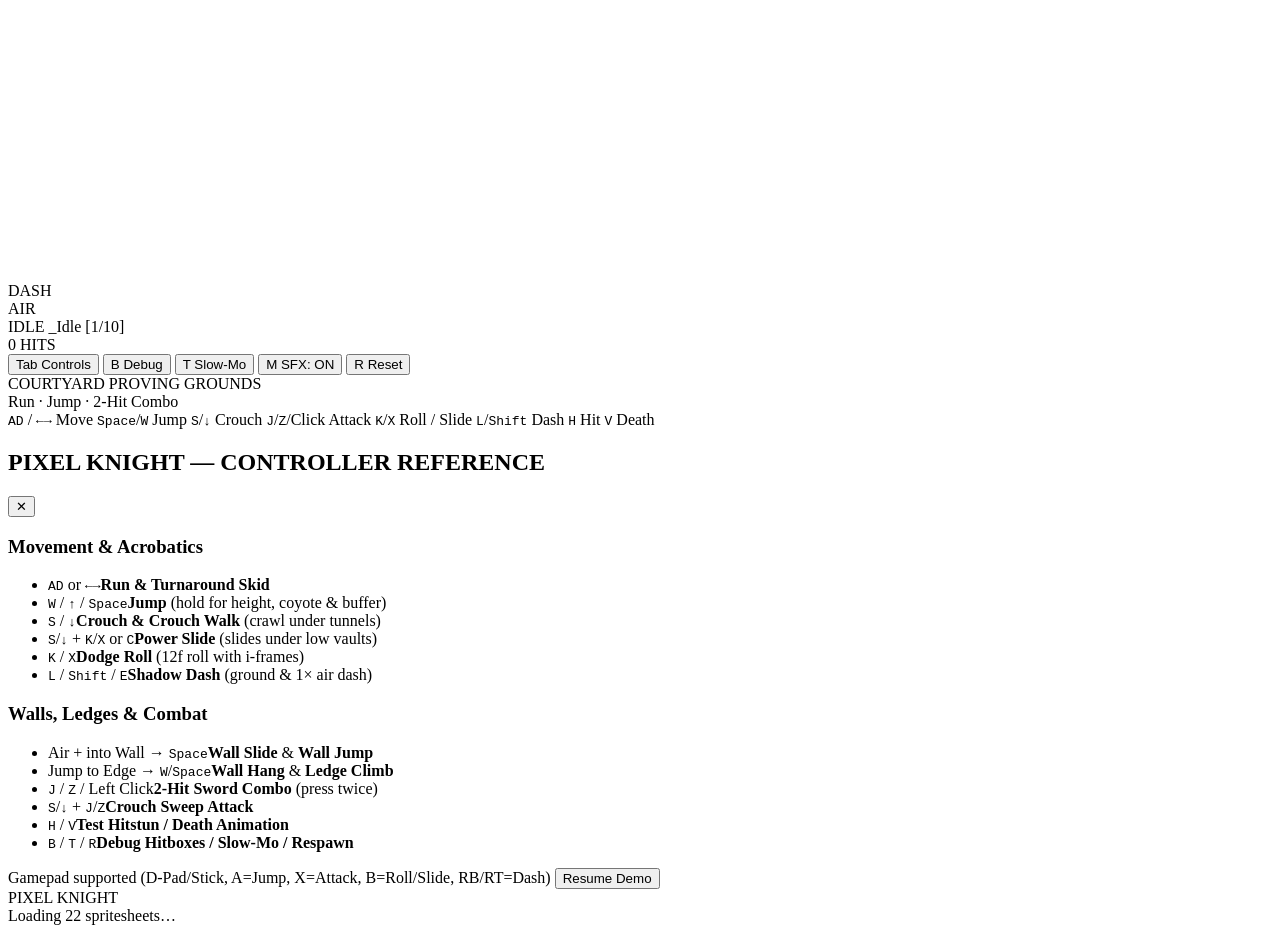
==== gemini/index.html @ 5147d29d "Publish Pixel Knight Cursor and Gemini playtest builds Static copies of both AI sidescrollers for pu" ====
<!DOCTYPE html>
<html lang="en">
<head>
  <base href="/pixel-knight-playtest/gemini/">
  <meta charset="UTF-8" />
  <meta name="viewport" content="width=device-width, initial-scale=1.0" />
  <title>Pixel Knight — Sidescrolling Character Controller Demo</title>
  <link rel="stylesheet" href="style.css" />
</head>
<body>
  <div id="app">
    <div id="stage-wrapper">
      <canvas id="game-canvas" width="480" height="270"></canvas>

      <!-- Top-Left Diegetic HUD -->
      <div id="hud-left">
        <div class="hud-card status-card">
          <div class="hp-row" id="hp-hearts" aria-label="Health"></div>
          <div class="meters-row">
            <div class="meter-group">
              <span class="meter-label">DASH</span>
              <div class="meter-track"><div class="meter-fill dash-fill" id="dash-bar"></div></div>
            </div>
            <div class="meter-group">
              <span class="meter-label">AIR</span>
              <div class="pip" id="air-dash-pip" title="Air Dash Ready"></div>
            </div>
          </div>
          <div class="state-row">
            <span class="state-badge" id="state-badge">IDLE</span>
            <span class="anim-badge" id="anim-badge">_Idle [1/10]</span>
          </div>
        </div>

        <div class="hud-card combo-card hidden" id="combo-card">
          <span class="combo-num" id="combo-num">0</span>
          <span class="combo-label">HITS</span>
        </div>
      </div>

      <!-- Top-Right Controls & Tool Bar -->
      <div id="hud-right">
        <button class="hud-btn" id="btn-controls" title="Toggle Controls (Tab)">
          <span class="key-hint">Tab</span> Controls
        </button>
        <button class="hud-btn" id="btn-debug" title="Toggle Hitboxes & Sensors (B)">
          <span class="key-hint">B</span> Debug
        </button>
        <button class="hud-btn" id="btn-slowmo" title="Toggle 0.3x Slow Motion (T)">
          <span class="key-hint">T</span> Slow-Mo
        </button>
        <button class="hud-btn" id="btn-sound" title="Toggle Audio (M)">
          <span class="key-hint">M</span> SFX: ON
        </button>
        <button class="hud-btn" id="btn-respawn" title="Respawn at Checkpoint (R)">
          <span class="key-hint">R</span> Reset
        </button>
      </div>

      <!-- Zone Banner -->
      <div id="zone-banner" class="hidden">
        <div class="zone-title" id="zone-title">COURTYARD PROVING GROUNDS</div>
        <div class="zone-sub" id="zone-sub">Run · Jump · 2-Hit Combo</div>
      </div>

      <!-- Bottom Action Bar (compact visual move guide) -->
      <div id="quick-bar">
        <span><kbd>A</kbd><kbd>D</kbd> / <kbd>←</kbd><kbd>→</kbd> Move</span>
        <span><kbd>Space</kbd>/<kbd>W</kbd> Jump</span>
        <span><kbd>S</kbd>/<kbd>↓</kbd> Crouch</span>
        <span><kbd>J</kbd>/<kbd>Z</kbd>/Click Attack</span>
        <span><kbd>K</kbd>/<kbd>X</kbd> Roll / Slide</span>
        <span><kbd>L</kbd>/<kbd>Shift</kbd> Dash</span>
        <span><kbd>H</kbd> Hit</span>
        <span><kbd>V</kbd> Death</span>
      </div>

      <!-- Full Controls & Animation Showcase Drawer -->
      <div id="controls-modal" class="hidden">
        <div class="modal-inner">
          <div class="modal-header">
            <h2>PIXEL KNIGHT — CONTROLLER REFERENCE</h2>
            <button id="btn-close-modal" aria-label="Close">✕</button>
          </div>
          <div class="modal-grid">
            <div class="modal-col">
              <h3>Movement &amp; Acrobatics</h3>
              <ul>
                <li><span class="keys"><kbd>A</kbd><kbd>D</kbd> or <kbd>←</kbd><kbd>→</kbd></span><span class="desc"><b>Run &amp; Turnaround Skid</b></span></li>
                <li><span class="keys"><kbd>W</kbd> / <kbd>↑</kbd> / <kbd>Space</kbd></span><span class="desc"><b>Jump</b> (hold for height, coyote &amp; buffer)</span></li>
                <li><span class="keys"><kbd>S</kbd> / <kbd>↓</kbd></span><span class="desc"><b>Crouch &amp; Crouch Walk</b> (crawl under tunnels)</span></li>
                <li><span class="keys"><kbd>S</kbd>/<kbd>↓</kbd> + <kbd>K</kbd>/<kbd>X</kbd> or <kbd>C</kbd></span><span class="desc"><b>Power Slide</b> (slides under low vaults)</span></li>
                <li><span class="keys"><kbd>K</kbd> / <kbd>X</kbd></span><span class="desc"><b>Dodge Roll</b> (12f roll with i-frames)</span></li>
                <li><span class="keys"><kbd>L</kbd> / <kbd>Shift</kbd> / <kbd>E</kbd></span><span class="desc"><b>Shadow Dash</b> (ground &amp; 1× air dash)</span></li>
              </ul>
            </div>
            <div class="modal-col">
              <h3>Walls, Ledges &amp; Combat</h3>
              <ul>
                <li><span class="keys">Air + into Wall → <kbd>Space</kbd></span><span class="desc"><b>Wall Slide</b> &amp; <b>Wall Jump</b></span></li>
                <li><span class="keys">Jump to Edge → <kbd>W</kbd>/<kbd>Space</kbd></span><span class="desc"><b>Wall Hang</b> &amp; <b>Ledge Climb</b></span></li>
                <li><span class="keys"><kbd>J</kbd> / <kbd>Z</kbd> / Left Click</span><span class="desc"><b>2-Hit Sword Combo</b> (press twice)</span></li>
                <li><span class="keys"><kbd>S</kbd>/<kbd>↓</kbd> + <kbd>J</kbd>/<kbd>Z</kbd></span><span class="desc"><b>Crouch Sweep Attack</b></span></li>
                <li><span class="keys"><kbd>H</kbd> / <kbd>V</kbd></span><span class="desc"><b>Test Hitstun / Death Animation</b></span></li>
                <li><span class="keys"><kbd>B</kbd> / <kbd>T</kbd> / <kbd>R</kbd></span><span class="desc"><b>Debug Hitboxes / Slow-Mo / Respawn</b></span></li>
              </ul>
            </div>
          </div>
          <div class="modal-footer">
            <span>Gamepad supported (D-Pad/Stick, A=Jump, X=Attack, B=Roll/Slide, RB/RT=Dash)</span>
            <button class="primary-btn" id="btn-resume">Resume Demo</button>
          </div>
        </div>
      </div>

      <!-- Loading Overlay -->
      <div id="loading-overlay">
        <div class="loader-box">
          <div class="loader-title">PIXEL KNIGHT</div>
          <div class="loader-sub" id="loading-text">Loading 22 spritesheets…</div>
          <div class="loader-bar"><div class="loader-fill" id="loading-fill"></div></div>
        </div>
      </div>
    </div>
  </div>

  <script type="module" src="js/main.js"></script>
</body>
</html>
---- gemini/style.css ----
*, *::before, *::after {
  box-sizing: border-box;
  margin: 0;
  padding: 0;
}

:root {
  --bg-dark: #090b10;
  --panel-bg: rgba(12, 15, 23, 0.78);
  --panel-border: rgba(164, 178, 212, 0.22);
  --text-main: #e8edf8;
  --text-dim: #9aa6c2;
  --accent-gold: #e6b85c;
  --accent-crimson: #e05463;
  --accent-cyan: #5ed4f0;
  --accent-green: #69db8a;
  --font-ui: "Segoe UI", system-ui, -apple-system, sans-serif;
  --font-mono: ui-monospace, "Cascadia Code", "Consolas", monospace;
}

html, body {
  width: 100%;
  height: 100%;
  overflow: hidden;
  background: radial-gradient(circle at 50% 35%, #161b29 0%, #090b10 75%);
  color: var(--text-main);
  font-family: var(--font-ui);
  user-select: none;
  -webkit-user-select: none;
}

#app {
  width: 100vw;
  height: 100vh;
  display: flex;
  align-items: center;
  justify-content: center;
  padding: 12px;
}

#stage-wrapper {
  position: relative;
  width: min(100%, calc((100vh - 24px) * 16 / 9));
  aspect-ratio: 16 / 9;
  background: #0d1018;
  border-radius: 10px;
  overflow: hidden;
  border: 1px solid rgba(180, 195, 230, 0.2);
  box-shadow:
    0 24px 70px rgba(0, 0, 0, 0.75),
    0 0 0 1px rgba(0, 0, 0, 0.8),
    inset 0 1px 0 rgba(255, 255, 255, 0.06);
}

#game-canvas {
  display: block;
  width: 100%;
  height: 100%;
  image-rendering: -moz-crisp-edges;
  image-rendering: -webkit-crisp-edges;
  image-rendering: pixelated;
  image-rendering: crisp-edges;
  cursor: crosshair;
}

/* HUD Containers */
#hud-left {
  position: absolute;
  top: 12px;
  left: 12px;
  display: flex;
  flex-direction: column;
  gap: 8px;
  pointer-events: none;
  z-index: 10;
}

#hud-right {
  position: absolute;
  top: 12px;
  right: 12px;
  display: flex;
  flex-wrap: wrap;
  gap: 6px;
  justify-content: flex-end;
  z-index: 15;
}

.hud-card {
  background: var(--panel-bg);
  border: 1px solid var(--panel-border);
  border-radius: 7px;
  padding: 8px 10px;
  backdrop-filter: blur(6px);
  box-shadow: 0 4px 16px rgba(0, 0, 0, 0.45);
}

.status-card {
  display: flex;
  flex-direction: column;
  gap: 6px;
  min-width: 192px;
}

.hp-row {
  display: flex;
  gap: 5px;
  align-items: center;
}

.heart {
  width: 16px;
  height: 15px;
  display: inline-block;
  transition: transform 0.15s ease, opacity 0.15s ease;
}

.heart.empty {
  opacity: 0.25;
  filter: grayscale(1);
}

.heart.pulse {
  transform: scale(1.25);
}

.meters-row {
  display: flex;
  align-items: center;
  gap: 10px;
}

.meter-group {
  display: flex;
  align-items: center;
  gap: 5px;
}

.meter-label {
  font-family: var(--font-mono);
  font-size: 10px;
  font-weight: 700;
  letter-spacing: 0.06em;
  color: var(--text-dim);
}

.meter-track {
  width: 72px;
  height: 6px;
  background: rgba(255, 255, 255, 0.1);
  border-radius: 3px;
  overflow: hidden;
  border: 1px solid rgba(255, 255, 255, 0.08);
}

.meter-fill {
  height: 100%;
  width: 100%;
  border-radius: 2px;
  transition: width 0.04s linear;
}

.dash-fill {
  background: linear-gradient(90deg, #3b9eff, var(--accent-cyan));
  box-shadow: 0 0 8px rgba(94, 212, 240, 0.55);
}

.pip {
  width: 9px;
  height: 9px;
  border-radius: 50%;
  background: var(--accent-cyan);
  box-shadow: 0 0 7px rgba(94, 212, 240, 0.8);
  transition: opacity 0.12s ease, transform 0.12s ease;
}

.pip.spent {
  opacity: 0.2;
  transform: scale(0.75);
  box-shadow: none;
}

.state-row {
  display: flex;
  align-items: center;
  justify-content: space-between;
  gap: 8px;
  padding-top: 3px;
  border-top: 1px solid rgba(255, 255, 255, 0.08);
}

.state-badge {
  font-family: var(--font-mono);
  font-size: 11px;
  font-weight: 700;
  letter-spacing: 0.05em;
  color: var(--accent-gold);
}

.anim-badge {
  font-family: var(--font-mono);
  font-size: 10px;
  color: var(--text-dim);
}

.combo-card {
  display: inline-flex;
  align-items: baseline;
  gap: 6px;
  align-self: flex-start;
  border-color: rgba(230, 184, 92, 0.45);
  background: rgba(28, 20, 12, 0.82);
  padding: 5px 10px;
}

.combo-num {
  font-family: var(--font-mono);
  font-size: 20px;
  font-weight: 800;
  color: var(--accent-gold);
  line-height: 1;
}

.combo-label {
  font-family: var(--font-mono);
  font-size: 10px;
  letter-spacing: 0.1em;
  color: #f3d79b;
}

/* HUD Buttons */
.hud-btn {
  display: inline-flex;
  align-items: center;
  gap: 5px;
  background: var(--panel-bg);
  color: var(--text-main);
  border: 1px solid var(--panel-border);
  border-radius: 6px;
  padding: 5px 9px;
  font-family: var(--font-ui);
  font-size: 11.5px;
  font-weight: 600;
  cursor: pointer;
  backdrop-filter: blur(6px);
  transition: background 0.15s, border-color 0.15s, transform 0.1s;
}

.hud-btn:hover {
  background: rgba(34, 42, 62, 0.9);
  border-color: rgba(200, 215, 250, 0.45);
}

.hud-btn:active {
  transform: translateY(1px);
}

.hud-btn.active {
  background: rgba(230, 184, 92, 0.22);
  border-color: var(--accent-gold);
  color: #fff3d2;
}

.key-hint {
  font-family: var(--font-mono);
  font-size: 10px;
  padding: 1px 4px;
  border-radius: 3px;
  background: rgba(255, 255, 255, 0.12);
  color: var(--accent-gold);
}

/* Zone Banner */
#zone-banner {
  position: absolute;
  top: 56px;
  left: 50%;
  transform: translateX(-50%);
  text-align: center;
  pointer-events: none;
  z-index: 12;
  padding: 6px 20px;
  background: linear-gradient(90deg, transparent, rgba(10, 13, 22, 0.82) 20%, rgba(10, 13, 22, 0.82) 80%, transparent);
  transition: opacity 0.4s ease, transform 0.4s ease;
}

#zone-banner.hidden {
  opacity: 0;
  transform: translate(-50%, -6px);
}

.zone-title {
  font-family: var(--font-mono);
  font-size: 13px;
  font-weight: 700;
  letter-spacing: 0.16em;
  color: var(--accent-gold);
  text-shadow: 0 2px 8px rgba(0, 0, 0, 0.9);
}

.zone-sub {
  font-size: 11px;
  color: var(--text-dim);
  letter-spacing: 0.05em;
  margin-top: 2px;
}

/* Bottom Quick Reference Bar */
#quick-bar {
  position: absolute;
  bottom: 8px;
  left: 50%;
  transform: translateX(-50%);
  display: flex;
  flex-wrap: wrap;
  justify-content: center;
  gap: 10px;
  padding: 5px 12px;
  border-radius: 6px;
  background: rgba(9, 11, 18, 0.74);
  border: 1px solid rgba(164, 178, 212, 0.16);
  backdrop-filter: blur(4px);
  font-size: 11px;
  color: #c5cfe4;
  pointer-events: none;
  z-index: 10;
  white-space: nowrap;
}

kbd {
  display: inline-block;
  font-family: var(--font-mono);
  font-size: 10px;
  font-weight: 700;
  padding: 1px 4px;
  margin: 0 1px;
  border-radius: 3px;
  background: rgba(255, 255, 255, 0.12);
  border: 1px solid rgba(255, 255, 255, 0.18);
  color: #f6e1b2;
}

/* Modal */
#controls-modal {
  position: absolute;
  inset: 0;
  background: rgba(6, 8, 14, 0.72);
  backdrop-filter: blur(5px);
  display: flex;
  align-items: center;
  justify-content: center;
  z-index: 30;
  padding: 20px;
}

.hidden {
  display: none !important;
}

.modal-inner {
  width: min(660px, 94%);
  max-height: calc(100% - 20px);
  overflow-y: auto;
  background: #121724;
  border: 1px solid rgba(230, 184, 92, 0.35);
  border-radius: 10px;
  padding: 14px 16px;
  box-shadow: 0 20px 60px rgba(0, 0, 0, 0.75);
}

.modal-header {
  display: flex;
  align-items: center;
  justify-content: space-between;
  padding-bottom: 8px;
  margin-bottom: 10px;
  border-bottom: 1px solid rgba(255, 255, 255, 0.1);
}

.modal-header h2 {
  font-family: var(--font-mono);
  font-size: 13px;
  letter-spacing: 0.12em;
  color: var(--accent-gold);
}

#btn-close-modal {
  background: transparent;
  border: none;
  color: var(--text-dim);
  font-size: 16px;
  cursor: pointer;
  padding: 2px 6px;
}

#btn-close-modal:hover {
  color: #fff;
}

.modal-grid {
  display: grid;
  grid-template-columns: 1fr 1fr;
  gap: 14px;
}

.modal-col h3 {
  font-size: 11px;
  text-transform: uppercase;
  letter-spacing: 0.08em;
  color: var(--accent-cyan);
  margin-bottom: 6px;
}

.modal-col ul {
  list-style: none;
  display: flex;
  flex-direction: column;
  gap: 5px;
  font-size: 11.5px;
}

.modal-col li {
  display: flex;
  flex-direction: column;
  align-items: flex-start;
  gap: 2px;
  padding: 5px 8px;
  border-radius: 5px;
  background: rgba(255, 255, 255, 0.035);
}

.modal-col li .keys {
  color: var(--text-dim);
  line-height: 1.4;
}

.modal-col li .desc {
  color: #c7d1e6;
  line-height: 1.3;
}

.modal-col li b {
  color: var(--text-main);
  font-weight: 600;
}

.modal-footer {
  margin-top: 10px;
  padding-top: 10px;
  border-top: 1px solid rgba(255, 255, 255, 0.1);
  display: flex;
  align-items: center;
  justify-content: space-between;
  gap: 12px;
  font-size: 11px;
  color: var(--text-dim);
}

.primary-btn {
  background: linear-gradient(180deg, #e9be63, #c89436);
  color: #141008;
  border: none;
  border-radius: 6px;
  padding: 7px 14px;
  font-weight: 700;
  font-size: 12px;
  cursor: pointer;
}

.primary-btn:hover {
  filter: brightness(1.08);
}

/* Loading Overlay */
#loading-overlay {
  position: absolute;
  inset: 0;
  background: #0c0f17;
  display: flex;
  align-items: center;
  justify-content: center;
  z-index: 50;
}

.loader-box {
  width: 260px;
  text-align: center;
}

.loader-title {
  font-family: var(--font-mono);
  font-size: 18px;
  font-weight: 800;
  letter-spacing: 0.2em;
  color: var(--accent-gold);
  margin-bottom: 6px;
}

.loader-sub {
  font-size: 12px;
  color: var(--text-dim);
  margin-bottom: 12px;
}

.loader-bar {
  width: 100%;
  height: 6px;
  background: rgba(255, 255, 255, 0.1);
  border-radius: 3px;
  overflow: hidden;
}

.loader-fill {
  height: 100%;
  width: 0%;
  background: var(--accent-gold);
  transition: width 0.1s ease;
}

@media (max-width: 820px) {
  #quick-bar {
    display: none;
  }
  .modal-grid {
    grid-template-columns: 1fr;
  }
}
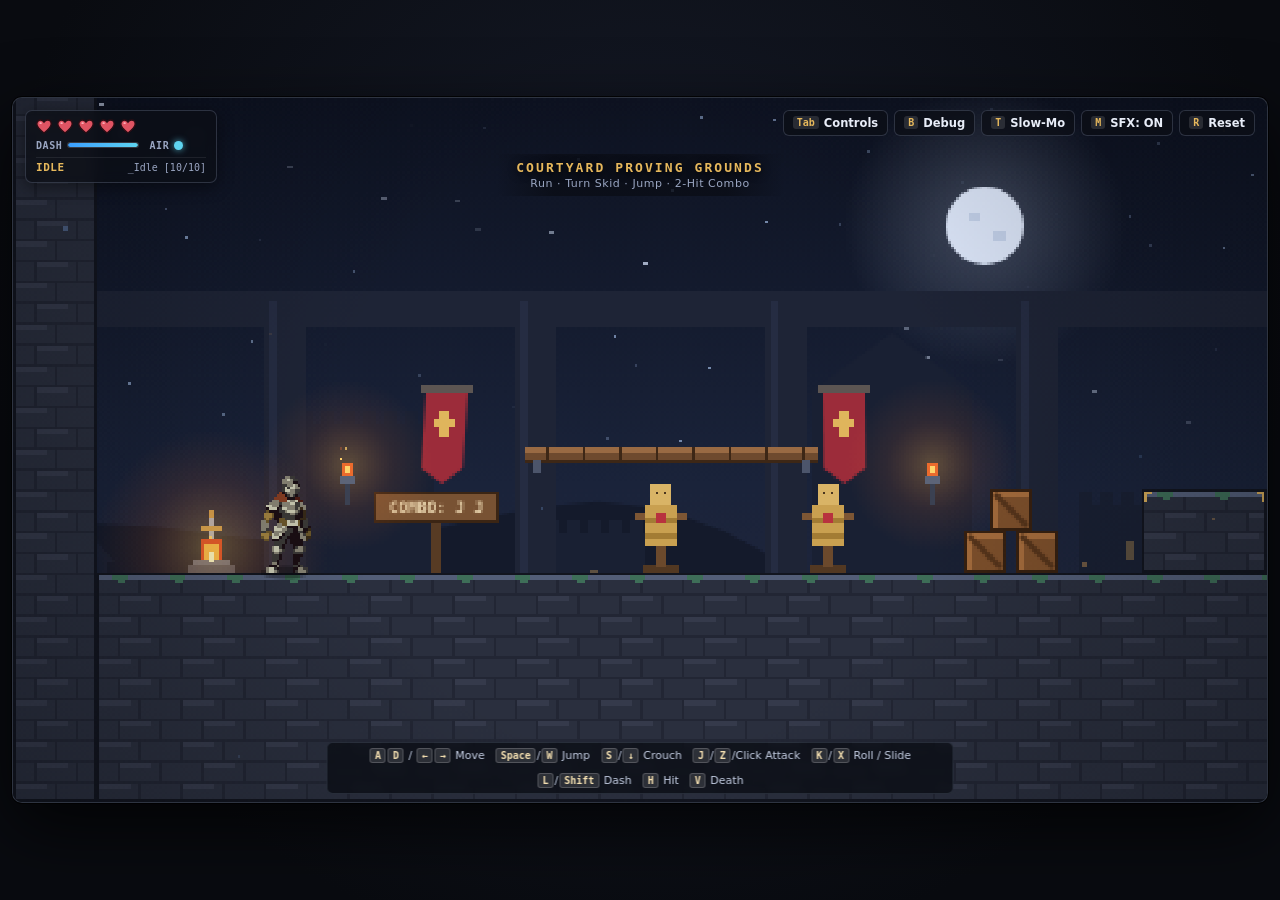
==== commit 7149c101: "Use a relative base href so CDN and custom-domain hosts can load assets" ====
--- a/gemini/index.html
+++ b/gemini/index.html
@@ -1,7 +1,7 @@
 <!DOCTYPE html>
 <html lang="en">
 <head>
-  <base href="/pixel-knight-playtest/gemini/">
+  <base href="./">
   <meta charset="UTF-8" />
   <meta name="viewport" content="width=device-width, initial-scale=1.0" />
   <title>Pixel Knight — Sidescrolling Character Controller Demo</title>
